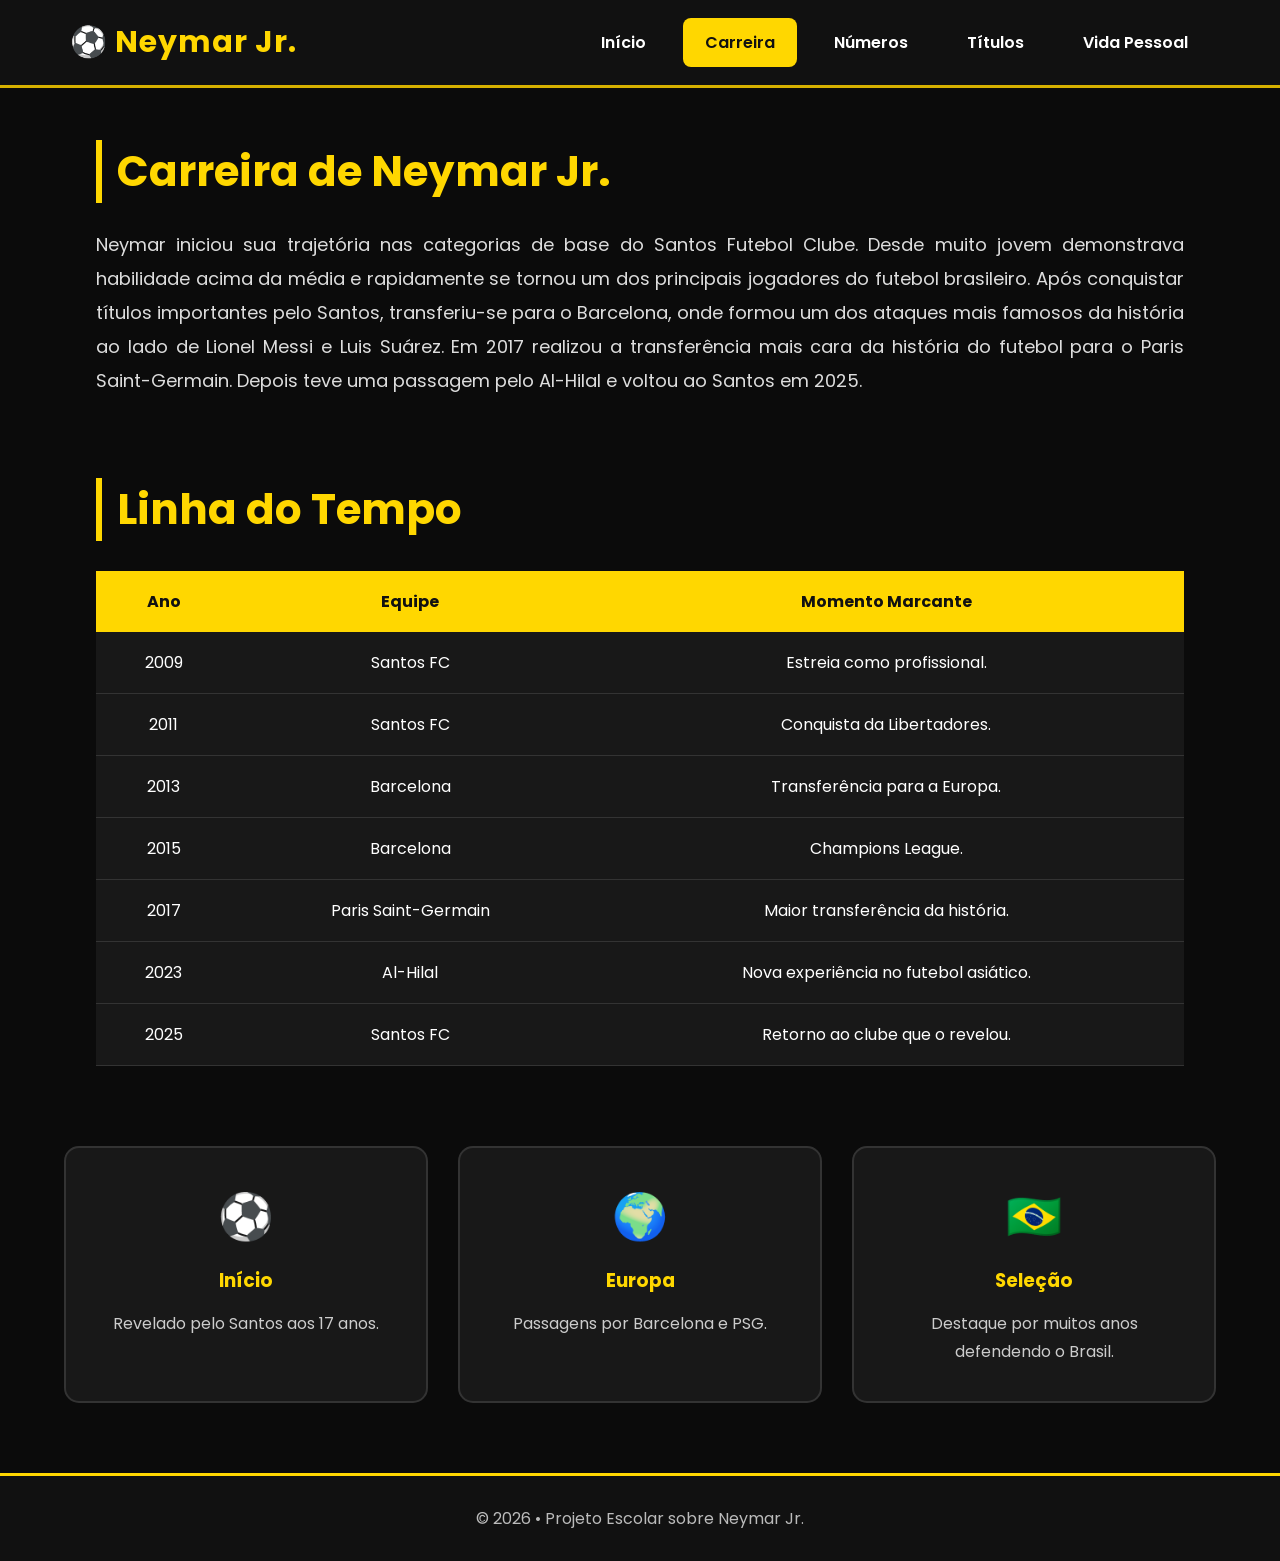
==== carreira.html @ 1a0a8ba9 "67" ====
<!DOCTYPE html>
<html lang="pt-BR">

<head>

<meta charset="UTF-8">
<meta name="viewport" content="width=device-width, initial-scale=1.0">

<title>Carreira | Neymar Jr</title>

<link rel="stylesheet" href="style.css">

<link rel="preconnect" href="https://fonts.googleapis.com">
<link rel="preconnect" href="https://fonts.gstatic.com" crossorigin>

<link href="https://fonts.googleapis.com/css2?family=Poppins:wght@300;400;600;700&display=swap" rel="stylesheet">

</head>

<body>

<header>

<div class="logo">
⚽ Neymar Jr.
</div>

<nav>

<a href="index.html">Início</a>

<a class="ativo" href="carreira.html">Carreira</a>

<a href="numeros.html">Números</a>

<a href="titulos.html">Títulos</a>

<a href="vida.html">Vida Pessoal</a>

</nav>

</header>

<section class="sobre" style="margin-top:140px;">

<h2>Carreira de Neymar Jr.</h2>

<p>

Neymar iniciou sua trajetória nas categorias de base do Santos Futebol Clube.
Desde muito jovem demonstrava habilidade acima da média e rapidamente se tornou
um dos principais jogadores do futebol brasileiro.

Após conquistar títulos importantes pelo Santos, transferiu-se para o Barcelona,
onde formou um dos ataques mais famosos da história ao lado de Lionel Messi e
Luis Suárez.

Em 2017 realizou a transferência mais cara da história do futebol para o Paris
Saint-Germain. Depois teve uma passagem pelo Al-Hilal e voltou ao Santos em 2025.

</p>

</section>

<section class="sobre">

<h2>Linha do Tempo</h2>

<table>

<tr>

<th>Ano</th>

<th>Equipe</th>

<th>Momento Marcante</th>

</tr>

<tr>

<td>2009</td>

<td>Santos FC</td>

<td>Estreia como profissional.</td>

</tr>

<tr>

<td>2011</td>

<td>Santos FC</td>

<td>Conquista da Libertadores.</td>

</tr>

<tr>

<td>2013</td>

<td>Barcelona</td>

<td>Transferência para a Europa.</td>

</tr>

<tr>

<td>2015</td>

<td>Barcelona</td>

<td>Champions League.</td>

</tr>

<tr>

<td>2017</td>

<td>Paris Saint-Germain</td>

<td>Maior transferência da história.</td>

</tr>

<tr>

<td>2023</td>

<td>Al-Hilal</td>

<td>Nova experiência no futebol asiático.</td>

</tr>

<tr>

<td>2025</td>

<td>Santos FC</td>

<td>Retorno ao clube que o revelou.</td>

</tr>

</table>

</section>

<section class="cards">

<div class="card">

<h2>⚽</h2>

<h3>Início</h3>

<p>

Revelado pelo Santos aos 17 anos.

</p>

</div>

<div class="card">

<h2>🌍</h2>

<h3>Europa</h3>

<p>

Passagens por Barcelona e PSG.

</p>

</div>

<div class="card">

<h2>🇧🇷</h2>

<h3>Seleção</h3>

<p>

Destaque por muitos anos defendendo o Brasil.

</p>

</div>

</section>

<footer>

<p>

© 2026 • Projeto Escolar sobre Neymar Jr.

</p>

</footer>

</body>

</html>
---- style.css ----
/*==========================
        GERAL
==========================*/

*{
    margin:0;
    padding:0;
    box-sizing:border-box;
}

html{
    scroll-behavior:smooth;
}

body{
    font-family:'Poppins',sans-serif;
    background:#0b0b0b;
    color:white;
}

/*==========================
        CABEÇALHO
==========================*/

header{

    position:fixed;
    top:0;
    left:0;

    width:100%;

    background:#111;

    display:flex;

    justify-content:space-between;

    align-items:center;

    padding:18px 70px;

    border-bottom:3px solid #d6b100;

    z-index:999;

}

.logo{

    color:#FFD700;

    font-size:30px;

    font-weight:700;

    letter-spacing:1px;

}

nav{

    display:flex;

    gap:15px;

}

nav a{

    text-decoration:none;

    color:white;

    padding:12px 22px;

    border-radius:8px;

    transition:.35s;

    font-weight:600;

}

nav a:hover{

    background:#FFD700;

    color:#111;

}

.ativo{

    background:#FFD700;

    color:#111;

}

/*==========================
        BANNER
==========================*/

.banner{

    margin-top:100px;

    min-height:85vh;

    display:flex;

    justify-content:space-between;

    align-items:center;

    padding:70px;

    gap:60px;

}

.banner-texto{

    width:50%;

}

.banner-texto h1{

    font-size:70px;

    color:#FFD700;

    margin-bottom:20px;

}

.banner-texto p{

    font-size:20px;

    color:#ddd;

    line-height:35px;

    margin-bottom:40px;

}

.botao{

    text-decoration:none;

    background:#FFD700;

    color:#111;

    padding:18px 40px;

    border-radius:8px;

    font-weight:bold;

    transition:.3s;

}

.botao:hover{

    background:white;

}

.banner-imagem{

    width:45%;

}

.banner-imagem img{

    width:100%;

    border-radius:20px;

    box-shadow:0px 0px 35px rgba(255,215,0,.45);

}

/*==========================
        CARDS
==========================*/

.cards{

    width:90%;

    margin:auto;

    display:grid;

    grid-template-columns:repeat(3,1fr);

    gap:30px;

    margin-top:60px;

    margin-bottom:70px;

}

.card{

    background:#181818;

    border:2px solid #333;

    border-radius:15px;

    padding:35px;

    text-align:center;

    transition:.35s;

}

.card:hover{

    transform:translateY(-10px);

    border-color:#FFD700;

    box-shadow:0 0 25px rgba(255,215,0,.25);

}

.card h2{

    font-size:45px;

    margin-bottom:15px;

}

.card h3{

    color:#FFD700;

    margin-bottom:15px;

}

.card p{

    color:#ccc;

    line-height:28px;

}

/*==========================
        SOBRE
==========================*/

.sobre{

    width:85%;

    margin:auto;

    margin-bottom:80px;

}

.sobre h2{

    color:#FFD700;

    font-size:42px;

    margin-bottom:25px;

    border-left:6px solid #FFD700;

    padding-left:15px;

}

.sobre p{

    font-size:18px;

    color:#ddd;

    line-height:34px;

    text-align:justify;

}

/*==========================
        TABELAS
==========================*/

table{

    width:100%;

    border-collapse:collapse;

    margin-top:30px;

    background:#181818;

}

table th{

    background:#FFD700;

    color:#111;

    padding:18px;

}

table td{

    padding:18px;

    text-align:center;

    border-bottom:1px solid #333;

}

table tr:hover{

    background:#242424;

}

/*==========================
        FOOTER
==========================*/

footer{

    background:#111;

    border-top:3px solid #FFD700;

    text-align:center;

    padding:30px;

    color:#bbb;

}

/*==========================
    RESPONSIVO
==========================*/

@media(max-width:950px){

header{

    flex-direction:column;

    gap:20px;

    padding:20px;

}

nav{

    flex-wrap:wrap;

    justify-content:center;

}

.banner{

    flex-direction:column;

    text-align:center;

}

.banner-texto{

    width:100%;

}

.banner-texto h1{

    font-size:48px;

}

.banner-imagem{

    width:90%;

}

.cards{

    grid-template-columns:1fr;

}

.sobre{

    width:92%;




    /* ==========================
      MELHORIAS VISUAIS
========================== */

body{
    background:linear-gradient(180deg,#050505,#111,#1a1a1a);
}

header{
    backdrop-filter:blur(8px);
    box-shadow:0 5px 20px rgba(0,0,0,.5);
}

nav a{
    position:relative;
    overflow:hidden;
}

nav a::after{
    content:"";
    position:absolute;
    left:0;
    bottom:0;
    width:0%;
    height:3px;
    background:#FFD700;
    transition:.4s;
}

nav a:hover::after{
    width:100%;
}

.banner{

    background:linear-gradient(
    rgba(0,0,0,.7),
    rgba(0,0,0,.7));

    border-bottom:2px solid #FFD700;

}

.banner img{

    transition:.5s;

}

.banner img:hover{

    transform:scale(1.04);

}

.card{

    transition:.35s;

}

.card:hover{

    transform:translateY(-12px);

    box-shadow:0 0 35px rgba(255,215,0,.35);

}

table{

    border-radius:15px;

    overflow:hidden;

}

footer{

    margin-top:80px;

    font-size:15px;

}


.galeria{

display:grid;

grid-template-columns:repeat(3,1fr);

gap:25px;

margin-top:30px;

}

.galeria img{

width:100%;

height:250px;

object-fit:cover;

border-radius:15px;

transition:.4s;

cursor:pointer;

}

.galeria img:hover{

transform:scale(1.05);

box-shadow:0 0 25px rgba(255,215,0,.5);

}

}

}
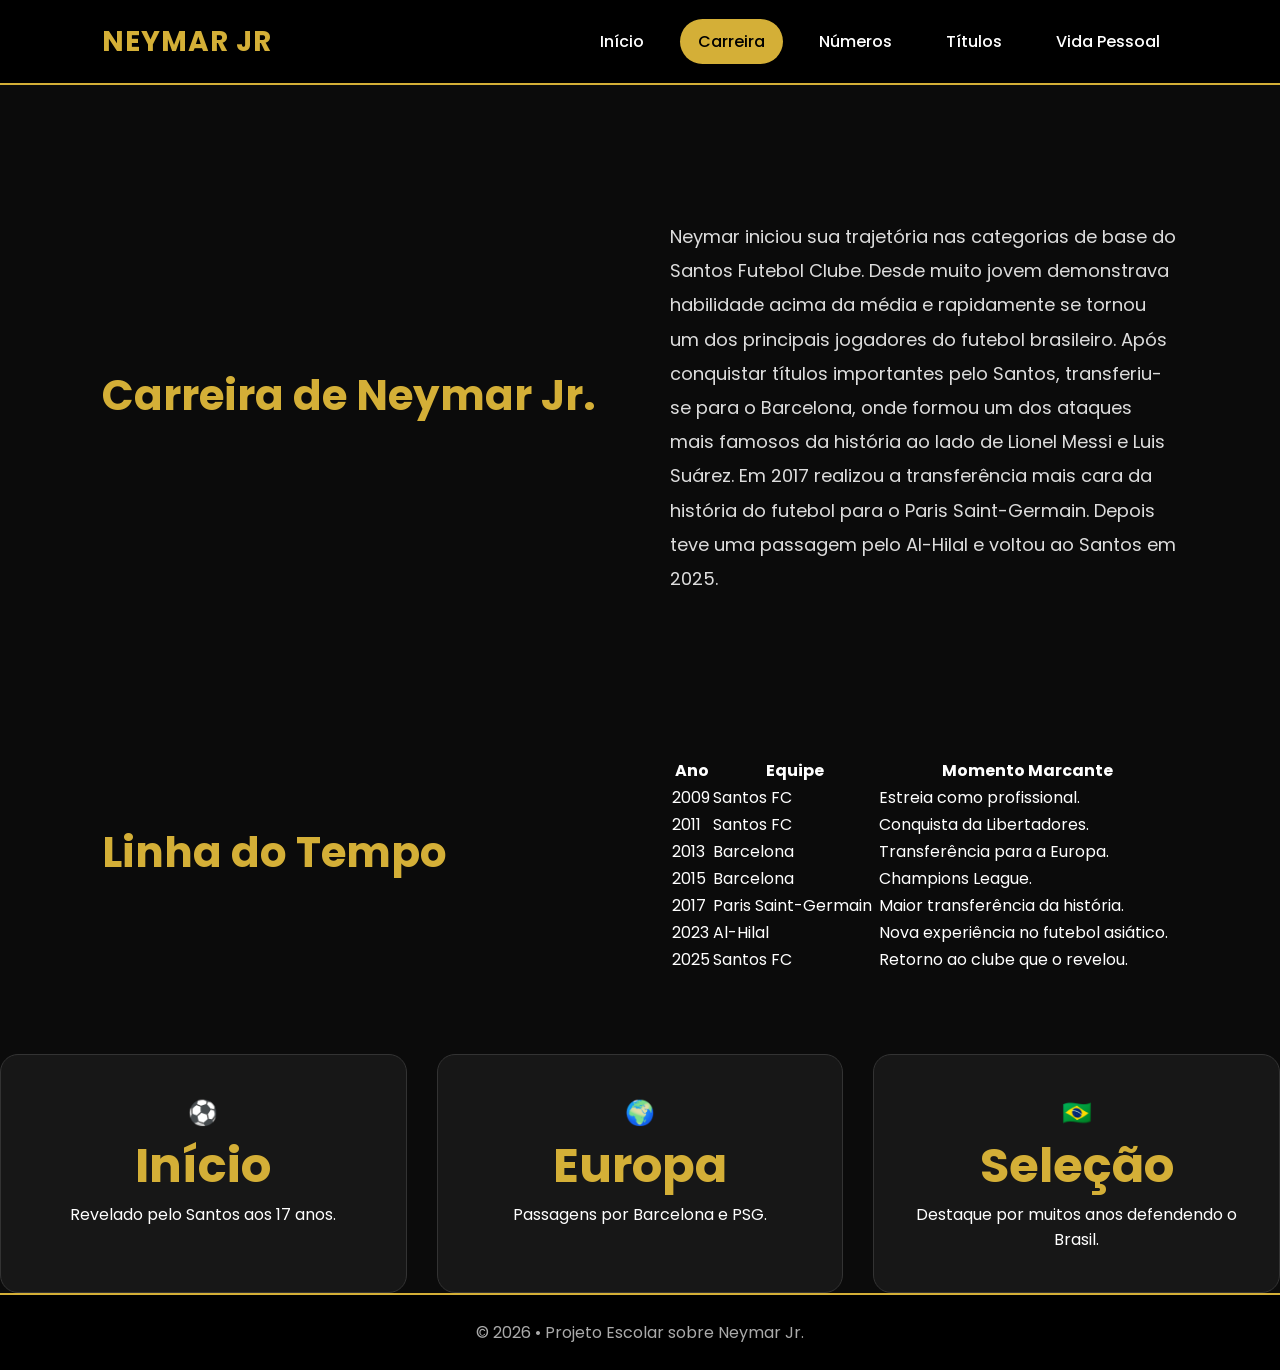
==== commit 373f4f26: "j" ====
--- a/carreira.html
+++ b/carreira.html
@@ -22,7 +22,7 @@
 <header>
 
 <div class="logo">
-⚽ Neymar Jr.
+ NEYMAR JR
 </div>
 
 <nav>
--- a/style.css
+++ b/style.css
@@ -1,11 +1,12 @@
-/*==========================
-        GERAL
-==========================*/
+/* ========================= */
+/* CONFIGURAÇÕES GERAIS */
+/* ========================= */
 
 *{
     margin:0;
     padding:0;
     box-sizing:border-box;
+    font-family:'Poppins',sans-serif;
 }
 
 html{
@@ -13,538 +14,443 @@
 }
 
 body{
-    font-family:'Poppins',sans-serif;
     background:#0b0b0b;
+    color:#fff;
+}
+
+/* ========================= */
+/* HEADER */
+/* ========================= */
+
+header{
+
+    width:100%;
+    height:85px;
+
+    background:#000;
+
+    display:flex;
+
+    justify-content:space-between;
+
+    align-items:center;
+
+    padding:0 8%;
+
+    position:fixed;
+
+    top:0;
+
+    left:0;
+
+    z-index:999;
+
+    border-bottom:2px solid #d4af37;
+
+}
+
+.logo{
+
+    font-size:28px;
+
+    font-weight:700;
+
+    color:#d4af37;
+
+    letter-spacing:1px;
+
+}
+
+nav{
+
+    display:flex;
+
+    gap:18px;
+
+}
+
+nav a{
+
+    text-decoration:none;
+
     color:white;
-}
-
-/*==========================
-        CABEÇALHO
-==========================*/
+
+    font-weight:500;
+
+    padding:10px 18px;
+
+    border-radius:30px;
+
+    transition:.35s;
+
+}
+
+nav a:hover{
+
+    background:#d4af37;
+
+    color:black;
+
+}
+
+.ativo{
+
+    background:#d4af37;
+
+    color:black;
+
+}
+
+/* ========================= */
+/* HERO */
+/* ========================= */
+
+.hero{
+
+    margin-top:85px;
+
+    height:88vh;
+
+    background:
+
+    linear-gradient(rgba(0,0,0,.65),rgba(0,0,0,.75)),
+
+    url("https://wallpapers.com/images/featured/neymar-pictures-z2vt5f2f4md4q6pn.jpg");
+
+    background-size:cover;
+
+    background-position:center;
+
+    display:flex;
+
+    justify-content:center;
+
+    align-items:center;
+
+    text-align:center;
+
+    padding:30px;
+
+}
+
+.conteudo{
+
+    max-width:900px;
+
+}
+
+.conteudo h1{
+
+    font-size:72px;
+
+    color:#fff;
+
+    margin-bottom:15px;
+
+}
+
+.conteudo p{
+
+    font-size:22px;
+
+    color:#ddd;
+
+    line-height:1.7;
+
+}
+
+.btn{
+
+    display:inline-block;
+
+    margin-top:35px;
+
+    padding:15px 40px;
+
+    background:#d4af37;
+
+    color:#000;
+
+    text-decoration:none;
+
+    border-radius:40px;
+
+    font-weight:700;
+
+    transition:.35s;
+
+}
+
+.btn:hover{
+
+    transform:translateY(-5px);
+
+    background:white;
+
+}
+
+/* ========================= */
+/* ESTATÍSTICAS */
+/* ========================= */
+
+.estatisticas{
+
+    padding:90px 8%;
+
+}
+
+.estatisticas h2{
+
+    text-align:center;
+
+    font-size:42px;
+
+    color:#d4af37;
+
+    margin-bottom:50px;
+
+}
+
+.cards{
+
+    display:grid;
+
+    grid-template-columns:repeat(auto-fit,minmax(220px,1fr));
+
+    gap:30px;
+
+}
+
+.card{
+
+    background:#171717;
+
+    border:1px solid #333;
+
+    border-radius:18px;
+
+    padding:40px;
+
+    text-align:center;
+
+    transition:.35s;
+
+}
+
+.card:hover{
+
+    transform:translateY(-10px);
+
+    border-color:#d4af37;
+
+}
+
+.card h3{
+
+    font-size:48px;
+
+    color:#d4af37;
+
+}
+
+.card span{
+
+    color:#ddd;
+
+    font-size:20px;
+
+}
+
+/* ========================= */
+/* SOBRE */
+/* ========================= */
+
+.sobre{
+
+    display:grid;
+
+    grid-template-columns:1fr 1fr;
+
+    gap:60px;
+
+    padding:80px 8%;
+
+    align-items:center;
+
+}
+
+.sobre h2{
+
+    color:#d4af37;
+
+    font-size:42px;
+
+    margin-bottom:25px;
+
+}
+
+.sobre p{
+
+    font-size:18px;
+
+    color:#ddd;
+
+    line-height:1.9;
+
+}
+
+.sobre img{
+
+    width:100%;
+
+    border-radius:20px;
+
+    box-shadow:0 0 30px rgba(212,175,55,.35);
+
+}
+
+/* ========================= */
+/* FRASE */
+/* ========================= */
+
+.frase{
+
+    padding:90px 8%;
+
+    text-align:center;
+
+    background:#111;
+
+}
+
+.frase h2{
+
+    font-size:38px;
+
+    color:#d4af37;
+
+    font-style:italic;
+
+}
+
+/* ========================= */
+/* RODAPÉ */
+/* ========================= */
+
+footer{
+
+    background:#000;
+
+    padding:25px;
+
+    text-align:center;
+
+    border-top:2px solid #d4af37;
+
+}
+
+footer p{
+
+    color:#aaa;
+
+}
+
+/* ========================= */
+/* CELULAR */
+/* ========================= */
+
+@media(max-width:900px){
 
 header{
 
-    position:fixed;
-    top:0;
-    left:0;
-
-    width:100%;
-
-    background:#111;
-
-    display:flex;
-
-    justify-content:space-between;
-
-    align-items:center;
-
-    padding:18px 70px;
-
-    border-bottom:3px solid #d6b100;
-
-    z-index:999;
-
-}
-
-.logo{
-
-    color:#FFD700;
-
-    font-size:30px;
-
-    font-weight:700;
-
-    letter-spacing:1px;
+    flex-direction:column;
+
+    height:auto;
+
+    padding:20px;
 
 }
 
 nav{
 
-    display:flex;
-
-    gap:15px;
-
-}
-
-nav a{
-
-    text-decoration:none;
-
-    color:white;
-
-    padding:12px 22px;
-
-    border-radius:8px;
-
-    transition:.35s;
-
-    font-weight:600;
-
-}
-
-nav a:hover{
-
-    background:#FFD700;
-
-    color:#111;
-
-}
-
-.ativo{
-
-    background:#FFD700;
-
-    color:#111;
-
-}
-
-/*==========================
-        BANNER
-==========================*/
-
-.banner{
-
-    margin-top:100px;
-
-    min-height:85vh;
-
-    display:flex;
-
-    justify-content:space-between;
-
-    align-items:center;
-
-    padding:70px;
-
-    gap:60px;
-
-}
-
-.banner-texto{
-
-    width:50%;
-
-}
-
-.banner-texto h1{
-
-    font-size:70px;
-
-    color:#FFD700;
-
-    margin-bottom:20px;
-
-}
-
-.banner-texto p{
-
-    font-size:20px;
-
-    color:#ddd;
-
-    line-height:35px;
-
-    margin-bottom:40px;
-
-}
-
-.botao{
-
-    text-decoration:none;
-
-    background:#FFD700;
-
-    color:#111;
-
-    padding:18px 40px;
-
-    border-radius:8px;
-
-    font-weight:bold;
-
-    transition:.3s;
-
-}
-
-.botao:hover{
-
-    background:white;
-
-}
-
-.banner-imagem{
-
-    width:45%;
-
-}
-
-.banner-imagem img{
-
-    width:100%;
-
-    border-radius:20px;
-
-    box-shadow:0px 0px 35px rgba(255,215,0,.45);
-
-}
-
-/*==========================
-        CARDS
-==========================*/
-
-.cards{
-
-    width:90%;
-
-    margin:auto;
-
-    display:grid;
-
-    grid-template-columns:repeat(3,1fr);
-
-    gap:30px;
-
-    margin-top:60px;
-
-    margin-bottom:70px;
-
-}
-
-.card{
-
-    background:#181818;
-
-    border:2px solid #333;
-
-    border-radius:15px;
-
-    padding:35px;
-
-    text-align:center;
-
-    transition:.35s;
-
-}
-
-.card:hover{
-
-    transform:translateY(-10px);
-
-    border-color:#FFD700;
-
-    box-shadow:0 0 25px rgba(255,215,0,.25);
-
-}
-
-.card h2{
-
-    font-size:45px;
-
-    margin-bottom:15px;
-
-}
-
-.card h3{
-
-    color:#FFD700;
-
-    margin-bottom:15px;
-
-}
-
-.card p{
-
-    color:#ccc;
-
-    line-height:28px;
-
-}
-
-/*==========================
-        SOBRE
-==========================*/
+    flex-wrap:wrap;
+
+    justify-content:center;
+
+    margin-top:15px;
+
+}
+
+.hero{
+
+    margin-top:140px;
+
+    height:75vh;
+
+}
+
+.conteudo h1{
+
+    font-size:48px;
+
+}
+
+.conteudo p{
+
+    font-size:18px;
+
+}
 
 .sobre{
 
-    width:85%;
-
-    margin:auto;
-
-    margin-bottom:80px;
-
-}
-
-.sobre h2{
-
-    color:#FFD700;
-
-    font-size:42px;
-
-    margin-bottom:25px;
-
-    border-left:6px solid #FFD700;
-
-    padding-left:15px;
-
-}
-
-.sobre p{
-
-    font-size:18px;
-
-    color:#ddd;
-
-    line-height:34px;
-
-    text-align:justify;
-
-}
-
-/*==========================
-        TABELAS
-==========================*/
-
-table{
-
-    width:100%;
-
-    border-collapse:collapse;
-
-    margin-top:30px;
-
-    background:#181818;
-
-}
-
-table th{
-
-    background:#FFD700;
-
-    color:#111;
-
-    padding:18px;
-
-}
-
-table td{
-
-    padding:18px;
-
-    text-align:center;
-
-    border-bottom:1px solid #333;
-
-}
-
-table tr:hover{
-
-    background:#242424;
-
-}
-
-/*==========================
-        FOOTER
-==========================*/
-
-footer{
-
-    background:#111;
-
-    border-top:3px solid #FFD700;
-
-    text-align:center;
-
-    padding:30px;
-
-    color:#bbb;
-
-}
-
-/*==========================
-    RESPONSIVO
-==========================*/
-
-@media(max-width:950px){
-
-header{
-
-    flex-direction:column;
-
-    gap:20px;
-
-    padding:20px;
-
-}
-
-nav{
-
-    flex-wrap:wrap;
-
-    justify-content:center;
-
-}
-
-.banner{
-
-    flex-direction:column;
-
-    text-align:center;
-
-}
-
-.banner-texto{
-
-    width:100%;
-
-}
-
-.banner-texto h1{
-
-    font-size:48px;
-
-}
-
-.banner-imagem{
-
-    width:90%;
-
-}
-
-.cards{
-
     grid-template-columns:1fr;
 
-}
-
-.sobre{
-
-    width:92%;
-
-
-
-
-    /* ==========================
-      MELHORIAS VISUAIS
-========================== */
-
-body{
-    background:linear-gradient(180deg,#050505,#111,#1a1a1a);
-}
-
-header{
-    backdrop-filter:blur(8px);
-    box-shadow:0 5px 20px rgba(0,0,0,.5);
-}
-
-nav a{
-    position:relative;
-    overflow:hidden;
-}
-
-nav a::after{
-    content:"";
-    position:absolute;
-    left:0;
-    bottom:0;
-    width:0%;
-    height:3px;
-    background:#FFD700;
-    transition:.4s;
-}
-
-nav a:hover::after{
-    width:100%;
-}
-
-.banner{
-
-    background:linear-gradient(
-    rgba(0,0,0,.7),
-    rgba(0,0,0,.7));
-
-    border-bottom:2px solid #FFD700;
-
-}
-
-.banner img{
-
-    transition:.5s;
-
-}
-
-.banner img:hover{
-
-    transform:scale(1.04);
-
-}
-
-.card{
-
-    transition:.35s;
-
-}
-
-.card:hover{
-
-    transform:translateY(-12px);
-
-    box-shadow:0 0 35px rgba(255,215,0,.35);
-
-}
-
-table{
-
-    border-radius:15px;
-
-    overflow:hidden;
-
-}
-
-footer{
-
-    margin-top:80px;
-
-    font-size:15px;
-
-}
-
-
-.galeria{
-
-display:grid;
-
-grid-template-columns:repeat(3,1fr);
-
-gap:25px;
-
-margin-top:30px;
-
-}
-
-.galeria img{
+    .tabela{
 
 width:100%;
 
-height:250px;
-
-object-fit:cover;
+margin-top:35px;
+
+border-collapse:collapse;
+
+background:#171717;
 
 border-radius:15px;
 
-transition:.4s;
-
-cursor:pointer;
-
-}
-
-.galeria img:hover{
-
-transform:scale(1.05);
-
-box-shadow:0 0 25px rgba(255,215,0,.5);
-
-}
-
-}
-
-}
+overflow:hidden;
+
+}
+
+.tabela th{
+
+background:#d4af37;
+
+color:black;
+
+padding:18px;
+
+font-size:18px;
+
+}
+
+.tabela td{
+
+padding:18px;
+
+border-bottom:1px solid #333;
+
+text-align:center;
+
+}
+
+.tabela tr:hover{
+
+background:#222;
+
+transition:.3s;
+
+}
+
+}
+
+}
